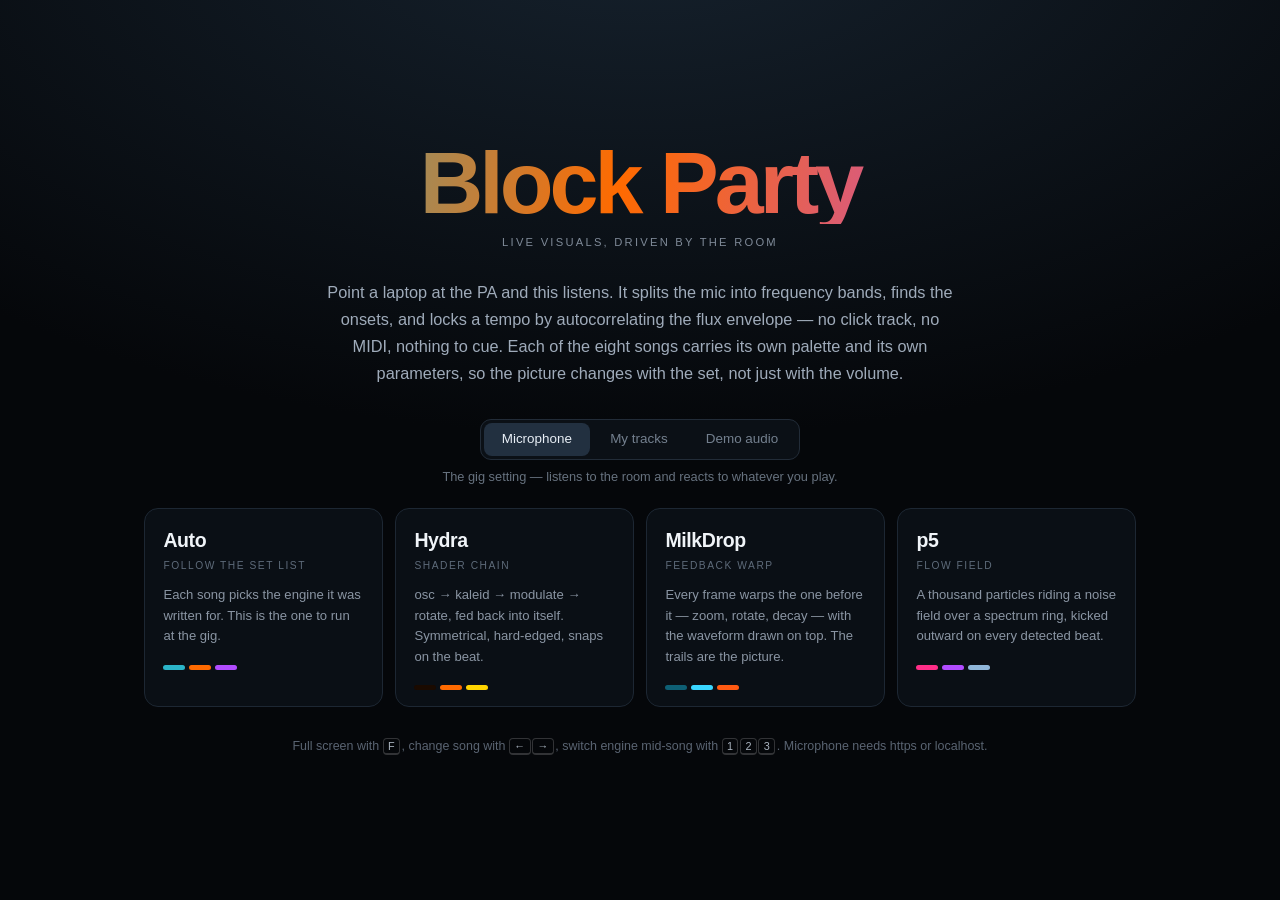
==== index.html @ 5a851586 "Add per-song audio and in-view transport controls Audio sources are now mic, the user's own local fi" ====
<!DOCTYPE html>
<html lang="en">
<head>
<meta charset="utf-8">
<meta name="viewport" content="width=device-width,initial-scale=1,viewport-fit=cover">
<title>Block Party — Gig Visuals</title>
<link rel="icon" href="data:image/svg+xml,%3Csvg%20xmlns%3D%22http%3A%2F%2Fwww.w3.org%2F2000%2Fsvg%22%20viewBox%3D%220%200%2032%2032%22%3E%3Crect%20width%3D%2232%22%20height%3D%2232%22%20rx%3D%227%22%20fill%3D%22%2305070a%22%2F%3E%3Ccircle%20cx%3D%2216%22%20cy%3D%2216%22%20r%3D%2210%22%20fill%3D%22none%22%20stroke%3D%22%232bb4c8%22%20stroke-width%3D%222.4%22%2F%3E%3Ccircle%20cx%3D%2216%22%20cy%3D%2216%22%20r%3D%225%22%20fill%3D%22none%22%20stroke%3D%22%23ff6a00%22%20stroke-width%3D%222.4%22%2F%3E%3Ccircle%20cx%3D%2216%22%20cy%3D%2216%22%20r%3D%221.8%22%20fill%3D%22%23b14cff%22%2F%3E%3C%2Fsvg%3E">
<link rel="stylesheet" href="styles.css">
</head>
<body>

<div id="stage"></div>

<div id="boot">
  <div class="boot-card">
    <h1>Block Party</h1>
    <p class="sub">Live visuals, driven by the room</p>

    <p class="lede">
      Point a laptop at the PA and this listens. It splits the mic into frequency
      bands, finds the onsets, and locks a tempo by autocorrelating the flux
      envelope &mdash; no click track, no MIDI, nothing to cue. Each of the eight
      songs carries its own palette and its own parameters, so the picture changes
      with the set, not just with the volume.
    </p>

    <div class="src-toggle" role="group" aria-label="Audio source">
      <button id="src-mic" class="seg on" aria-pressed="true">Microphone</button>
      <button id="src-track" class="seg" aria-pressed="false">My tracks</button>
      <button id="src-synth" class="seg" aria-pressed="false">Demo audio</button>
    </div>

    <p id="src-note" class="src-note">The gig setting — listens to the room and reacts to whatever you play.</p>

    <div id="track-panel" hidden>
      <label class="file-btn">
        <input id="file-input" type="file" accept="audio/*" multiple>
        <span>Choose audio files&hellip;</span>
      </label>
      <p class="file-hint">
        Your files stay on this machine &mdash; nothing is uploaded or published. They're matched
        to songs by filename. Any song without a file falls back to the demo bed.
      </p>
      <ul id="track-list"></ul>
    </div>

    <div class="engines">
      <button class="engine" data-engine="auto">
        <span class="e-name">Auto</span>
        <span class="e-tag">Follow the set list</span>
        <span class="e-desc">Each song picks the engine it was written for. This is the one to run at the gig.</span>
        <span class="e-sw"><i style="background:#2bb4c8"></i><i style="background:#ff6a00"></i><i style="background:#b14cff"></i></span>
      </button>
      <button class="engine" data-engine="hydra">
        <span class="e-name">Hydra</span>
        <span class="e-tag">Shader chain</span>
        <span class="e-desc">osc &rarr; kaleid &rarr; modulate &rarr; rotate, fed back into itself. Symmetrical, hard-edged, snaps on the beat.</span>
        <span class="e-sw"><i style="background:#1a0a00"></i><i style="background:#ff6a00"></i><i style="background:#ffd400"></i></span>
      </button>
      <button class="engine" data-engine="milkdrop">
        <span class="e-name">MilkDrop</span>
        <span class="e-tag">Feedback warp</span>
        <span class="e-desc">Every frame warps the one before it &mdash; zoom, rotate, decay &mdash; with the waveform drawn on top. The trails are the picture.</span>
        <span class="e-sw"><i style="background:#0e5f74"></i><i style="background:#39d6ff"></i><i style="background:#ff5a12"></i></span>
      </button>
      <button class="engine" data-engine="flow">
        <span class="e-name">p5</span>
        <span class="e-tag">Flow field</span>
        <span class="e-desc">A thousand particles riding a noise field over a spectrum ring, kicked outward on every detected beat.</span>
        <span class="e-sw"><i style="background:#ff2e88"></i><i style="background:#b14cff"></i><i style="background:#8fb6d9"></i></span>
      </button>
    </div>

    <p class="hint">
      Full screen with <kbd>F</kbd>, change song with <kbd>&larr;</kbd><kbd>&rarr;</kbd>, switch engine
      mid-song with <kbd>1</kbd><kbd>2</kbd><kbd>3</kbd>. Microphone needs https or localhost.
    </p>
    <p id="boot-err" class="err" hidden></p>
  </div>
</div>

<div id="hud" hidden>
  <div class="hud-left">
    <div class="transport">
      <button id="c-back" title="Back to the landing page (Esc)" aria-label="Back to the landing page">&#9099;</button>
      <button id="c-prev" title="Previous song (&larr;)" aria-label="Previous song">&#9664;&#9664;</button>
      <button id="c-play" title="Play / pause (P)" aria-label="Play or pause">&#9646;&#9646;</button>
      <button id="c-next" title="Next song (&rarr;)" aria-label="Next song">&#9654;&#9654;</button>
      <button id="c-mute" title="Mute audio (M)" aria-label="Mute audio">&#9834;</button>
    </div>
    <div class="track"><span id="h-index">1</span><span class="sep">/</span><span id="h-total">8</span></div>
    <div class="titles">
      <div id="h-title">—</div>
      <div id="h-artist">—</div>
    </div>
  </div>
  <div class="hud-right">
    <div class="meter"><div id="h-beat" class="beat"></div></div>
    <div class="bpm"><span id="h-bpm">--</span><small>BPM</small></div>
    <div class="conf"><div id="h-conf"></div></div>
    <div id="h-viz" class="viz">—</div>
    <div id="h-src" class="src">MIC</div>
  </div>
</div>

<div id="setlist" hidden>
  <h2>Set list</h2>
  <ol id="setlist-items"></ol>
  <div class="keys">
    <span><kbd>←</kbd><kbd>→</kbd> song</span>
    <span><kbd>1</kbd><kbd>2</kbd><kbd>3</kbd> engine</span>
    <span><kbd>0</kbd> auto</span>
    <span><kbd>S</kbd> set list</span>
    <span><kbd>H</kbd> hud</span>
    <span><kbd>F</kbd> full screen</span>
  </div>
</div>

<script src="js/themes.js"></script>
<script src="js/synth.js"></script>
<script src="js/tracks.js"></script>
<script src="js/audio.js"></script>
<script src="js/gl.js"></script>
<script src="js/viz-hydra.js"></script>
<script src="js/viz-milkdrop.js"></script>
<script src="js/viz-flow.js"></script>
<script src="js/app.js"></script>
</body>
</html>
---- styles.css ----
*, *::before, *::after { box-sizing: border-box; }
html, body { margin: 0; height: 100%; background: #000; overflow: hidden; }
:root { --setlist-w: min(26rem, 88vw); }
body {
  font: 400 15px/1.4 ui-sans-serif, -apple-system, "Segoe UI", Roboto, sans-serif;
  color: #f2f2f2;
  -webkit-font-smoothing: antialiased;
}

#stage { position: fixed; inset: 0; }
#stage canvas { position: absolute; inset: 0; width: 100%; height: 100%; display: none; }
#stage canvas.on { display: block; }

/* ---- boot ---- */
#boot {
  position: fixed; inset: 0; z-index: 30;
  display: grid; place-items: center;
  background: radial-gradient(120% 90% at 50% -10%, #16222e 0%, #05070a 65%);
  overflow-y: auto; padding: 2rem 1rem;
}
#boot[hidden] { display: none; }
.boot-card { width: min(62rem, 100%); margin: auto; text-align: center; }
.boot-card h1 {
  margin: 0; font-size: clamp(2.6rem, 9vw, 5.5rem); font-weight: 800;
  letter-spacing: -0.045em; line-height: 0.92;
  background: linear-gradient(100deg, #2bb4c8, #ff6a00 48%, #b14cff);
  -webkit-background-clip: text; background-clip: text; color: transparent;
}
.sub { margin: .7rem 0 0; color: #7f8a98; letter-spacing: .2em; text-transform: uppercase; font-size: .7rem; }
.lede {
  max-width: 40rem; margin: 1.8rem auto 0;
  font-size: clamp(.92rem, 1.6vw, 1.02rem); line-height: 1.65; color: #9fabba;
  text-wrap: pretty;
}

.src-toggle {
  display: inline-flex; margin: 2rem 0 1.6rem; padding: 3px; gap: 3px;
  border: 1px solid #222c38; border-radius: 11px; background: #0b1016;
}
.seg {
  border: 0; background: transparent; color: #74808f;
  padding: .45rem 1.1rem; border-radius: 8px; font-size: .84rem;
}
.seg:hover { background: #141c25; color: #a6b2c0; }
.seg.on { background: #223040; color: #e8eef5; }

.src-note { margin: -1.1rem 0 1.4rem; font-size: .8rem; color: #67727f; min-height: 1.2em; }

#track-panel { margin: 0 auto 1.6rem; max-width: 34rem; }
#track-panel[hidden] { display: none; }
.file-btn { display: inline-block; cursor: pointer; }
.file-btn input { position: absolute; width: 1px; height: 1px; opacity: 0; }
.file-btn span {
  display: inline-block; padding: .55rem 1.1rem; border-radius: 9px;
  border: 1px solid #2c3b4a; background: #0f161e; color: #cfd9e4; font-size: .86rem;
}
.file-btn:hover span { border-color: #4a5e73; background: #141d27; }
.file-btn input:focus-visible + span { outline: 2px solid #2bb4c8; outline-offset: 2px; }
.file-hint { margin: .8rem 0 0; font-size: .76rem; color: #5a6472; line-height: 1.6; }
#track-list { list-style: none; margin: 1rem 0 0; padding: 0; text-align: left; font-size: .8rem; }
#track-list li {
  display: flex; gap: .55rem; align-items: baseline;
  padding: .22rem 0; color: #7d8794; border-bottom: 1px solid rgba(255,255,255,.05);
}
#track-list li:last-child { border-bottom: 0; }
#track-list .ok { color: #2bb4c8; }
#track-list .no { color: #4e5865; }
#track-list .fn { color: #6a7585; margin-left: auto; max-width: 48%; overflow: hidden;
  text-overflow: ellipsis; white-space: nowrap; direction: rtl; }

.engines {
  display: grid; gap: .75rem; text-align: left;
  grid-template-columns: repeat(auto-fit, minmax(14rem, 1fr));
}
.engine {
  display: grid; gap: .3rem; align-content: start;
  padding: 1.1rem 1.15rem 1rem; border-radius: 14px;
  border: 1px solid #1d2733; background: #0a0f15; color: inherit; text-align: left;
  transition: border-color .16s, background .16s, transform .1s;
}
.engine:hover { border-color: #3a4a5c; background: #0f161e; transform: translateY(-2px); }
.engine:active { transform: translateY(0); }
.engine:focus-visible { outline: 2px solid #2bb4c8; outline-offset: 2px; }
.e-name { font-size: 1.22rem; font-weight: 700; letter-spacing: -0.02em; color: #f0f4f8; }
.e-tag { font-size: .64rem; letter-spacing: .15em; text-transform: uppercase; color: #5e6b7a; }
.e-desc { margin-top: .45rem; font-size: .82rem; line-height: 1.55; color: #8a95a3; text-wrap: pretty; }
.e-sw { display: flex; gap: 4px; margin-top: .85rem; }
.e-sw i { width: 22px; height: 5px; border-radius: 3px; display: block; }

button { font: inherit; cursor: pointer; }
.hint { margin: 1.8rem 0 0; font-size: .78rem; color: #5a6472; line-height: 1.7; }
.err { margin-top: .9rem; color: #ff6b6b; font-size: .85rem; }
.err[hidden] { display: none; }

/* ---- hud ---- */
#hud {
  position: fixed; inset: auto 0 0 0; z-index: 20;
  display: flex; align-items: flex-end; justify-content: space-between; gap: 1.5rem;
  padding: 1.1rem clamp(1rem, 3vw, 2.2rem) clamp(1rem, 3vw, 1.8rem);
  background: linear-gradient(to top, rgba(0,0,0,.72), rgba(0,0,0,0));
  pointer-events: none; transition: opacity .35s;
}
#hud[hidden] { display: none; }
body.setlist-open #hud { padding-right: calc(var(--setlist-w) + 1.2rem); }
#hud.dim { opacity: 0; }
.hud-left { display: flex; align-items: center; gap: .9rem; min-width: 0; }

.transport { display: flex; gap: .3rem; pointer-events: auto; flex: none; }
.transport button {
  width: 2.1rem; height: 2.1rem; display: grid; place-items: center;
  border-radius: 8px; border: 1px solid rgba(255,255,255,.14);
  background: rgba(10,14,19,.55); color: #c2ccd8; font-size: .72rem; line-height: 1;
  backdrop-filter: blur(8px); transition: background .14s, border-color .14s, color .14s;
}
.transport button:hover { background: rgba(30,42,56,.85); border-color: rgba(255,255,255,.3); color: #fff; }
.transport button:active { transform: translateY(1px); }
.transport button:focus-visible { outline: 2px solid #2bb4c8; outline-offset: 2px; }
.transport button.off { color: #6b7684; }
#c-back { border-color: rgba(255,255,255,.22); }
.track { font-variant-numeric: tabular-nums; color: #7d8794; font-size: .8rem; letter-spacing: .08em; }
.track .sep { opacity: .4; margin: 0 .15em; }
.titles { min-width: 0; }
#h-title {
  font-size: clamp(1.15rem, 3.2vw, 2rem); font-weight: 700; letter-spacing: -0.02em;
  white-space: nowrap; overflow: hidden; text-overflow: ellipsis;
  text-shadow: 0 2px 18px rgba(0,0,0,.9);
}
#h-artist { font-size: .8rem; letter-spacing: .12em; text-transform: uppercase; color: #93a0b0; }

.hud-right { display: flex; align-items: center; gap: .9rem; flex: none; }
.meter { width: 14px; height: 14px; }
.beat {
  width: 14px; height: 14px; border-radius: 50%;
  background: #fff; opacity: .15; transform: scale(.6);
  transition: transform .06s linear, opacity .06s linear;
}
.bpm { display: flex; align-items: baseline; gap: .25rem; font-variant-numeric: tabular-nums; }
#h-bpm { font-size: 1.5rem; font-weight: 700; letter-spacing: -0.02em; }
.bpm small { font-size: .62rem; letter-spacing: .14em; color: #7d8794; }
.conf { width: 44px; height: 3px; border-radius: 2px; background: rgba(255,255,255,.14); overflow: hidden; }
.conf > div { height: 100%; width: 0; background: #2bb4c8; transition: width .25s; }
.viz, .src {
  font-size: .65rem; letter-spacing: .12em; text-transform: uppercase;
  padding: .3rem .55rem; border-radius: 6px;
  border: 1px solid rgba(255,255,255,.16); color: #b9c3cf; white-space: nowrap;
}
.src { border-color: rgba(43,180,200,.5); color: #2bb4c8; }
.src.demo { border-color: rgba(255,106,0,.55); color: #ff8c33; }

/* ---- setlist ---- */
#setlist {
  position: fixed; top: 0; right: 0; bottom: 0; z-index: 25;
  width: var(--setlist-w); padding: clamp(1.2rem, 3vw, 2rem);
  background: rgba(6,9,13,.9); backdrop-filter: blur(16px);
  border-left: 1px solid rgba(255,255,255,.08);
  overflow-y: auto;
}
#setlist[hidden] { display: none; }
#setlist h2 { margin: 0 0 1rem; font-size: .7rem; letter-spacing: .18em; text-transform: uppercase; color: #7d8794; font-weight: 600; }
#setlist ol { list-style: none; margin: 0; padding: 0; }
#setlist li {
  display: grid; grid-template-columns: 1.4rem 1fr auto; gap: .7rem; align-items: center;
  padding: .55rem .6rem; border-radius: 8px; cursor: pointer;
  border-left: 2px solid transparent;
}
#setlist li:hover { background: rgba(255,255,255,.05); }
#setlist li.active { background: rgba(255,255,255,.08); border-left-color: var(--accent, #2bb4c8); }
#setlist .num { font-variant-numeric: tabular-nums; color: #5f6a78; font-size: .8rem; }
#setlist .nm { min-width: 0; display: block; }
#setlist .t { display: block; font-weight: 600; font-size: .9rem; white-space: nowrap; overflow: hidden; text-overflow: ellipsis; }
#setlist .a { display: block; font-size: .74rem; color: #7d8794; white-space: nowrap; overflow: hidden; text-overflow: ellipsis; }
#setlist .sw { display: flex; gap: 3px; flex: none; }
#setlist .sw i { width: 9px; height: 18px; border-radius: 2px; display: block; }
.keys {
  margin-top: 1.6rem; padding-top: 1rem; border-top: 1px solid rgba(255,255,255,.08);
  display: flex; flex-wrap: wrap; gap: .5rem 1rem; font-size: .72rem; color: #6c7684;
}
kbd {
  font: inherit; font-size: .68rem; padding: .1em .4em; margin-right: .15em;
  border: 1px solid rgba(255,255,255,.18); border-bottom-width: 2px; border-radius: 4px; color: #aab4c0;
}
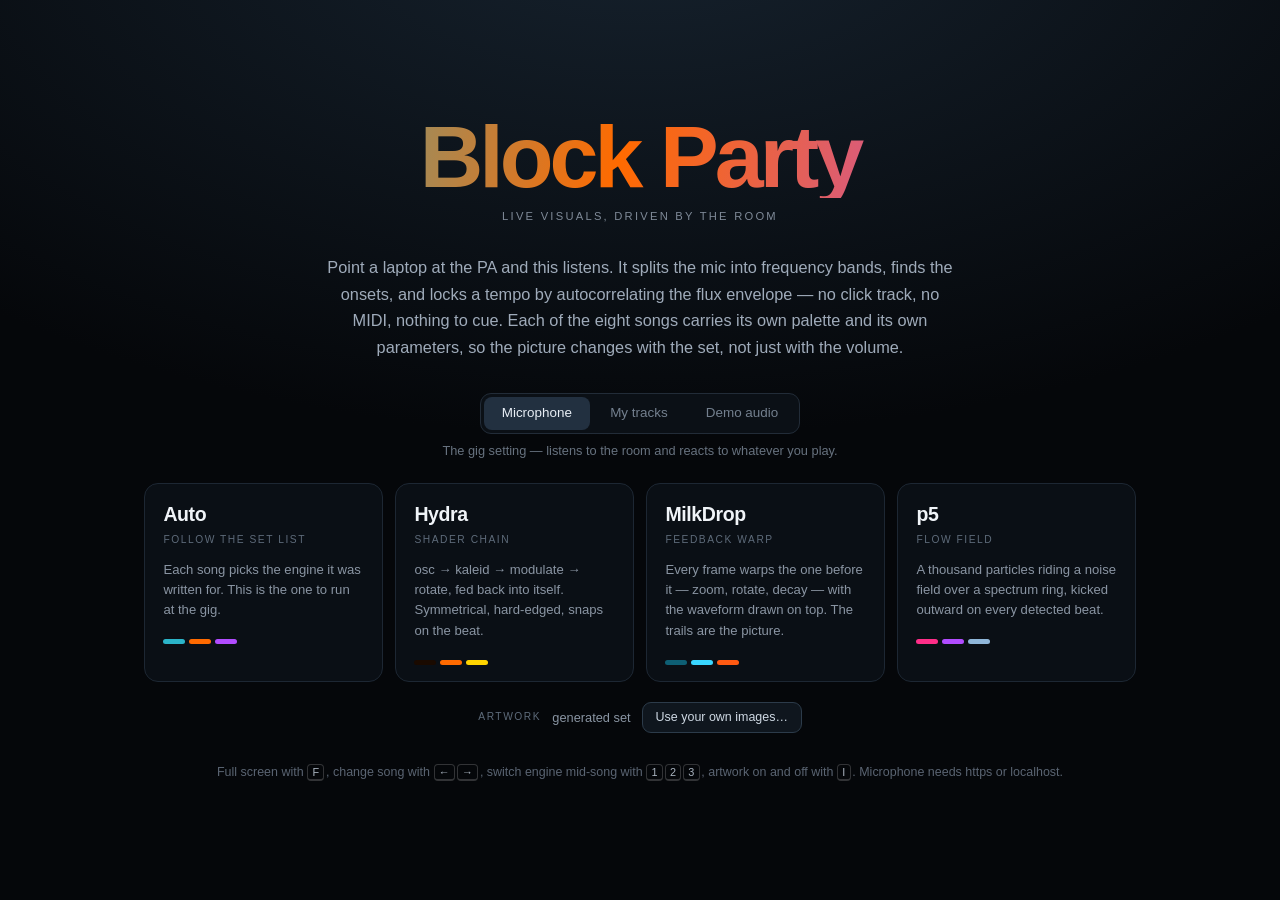
==== commit 934d9627: "Add artwork as a MilkDrop texture seed The image is injected into the feedback buffer rather than dr" ====
--- a/index.html
+++ b/index.html
@@ -71,9 +71,18 @@
       </button>
     </div>
 
+    <div class="art-row">
+      <span class="art-label">Artwork</span>
+      <span id="art-status">generated set</span>
+      <label class="file-btn sm">
+        <input id="art-input" type="file" accept="image/*" multiple>
+        <span>Use your own images&hellip;</span>
+      </label>
+    </div>
+
     <p class="hint">
       Full screen with <kbd>F</kbd>, change song with <kbd>&larr;</kbd><kbd>&rarr;</kbd>, switch engine
-      mid-song with <kbd>1</kbd><kbd>2</kbd><kbd>3</kbd>. Microphone needs https or localhost.
+      mid-song with <kbd>1</kbd><kbd>2</kbd><kbd>3</kbd>, artwork on and off with <kbd>I</kbd>. Microphone needs https or localhost.
     </p>
     <p id="boot-err" class="err" hidden></p>
   </div>
@@ -118,7 +127,9 @@
 
 <script src="js/themes.js"></script>
 <script src="js/synth.js"></script>
+<script src="js/match.js"></script>
 <script src="js/tracks.js"></script>
+<script src="js/art.js"></script>
 <script src="js/audio.js"></script>
 <script src="js/gl.js"></script>
 <script src="js/viz-hydra.js"></script>
--- a/styles.css
+++ b/styles.css
@@ -56,6 +56,13 @@
 }
 .file-btn:hover span { border-color: #4a5e73; background: #141d27; }
 .file-btn input:focus-visible + span { outline: 2px solid #2bb4c8; outline-offset: 2px; }
+.art-row {
+  display: flex; align-items: center; justify-content: center; gap: .7rem;
+  flex-wrap: wrap; margin: 1.3rem 0 0;
+}
+.art-label { font-size: .64rem; letter-spacing: .15em; text-transform: uppercase; color: #5e6b7a; }
+#art-status { font-size: .8rem; color: #8a95a3; }
+.file-btn.sm span { padding: .35rem .8rem; font-size: .78rem; }
 .file-hint { margin: .8rem 0 0; font-size: .76rem; color: #5a6472; line-height: 1.6; }
 #track-list { list-style: none; margin: 1rem 0 0; padding: 0; text-align: left; font-size: .8rem; }
 #track-list li {
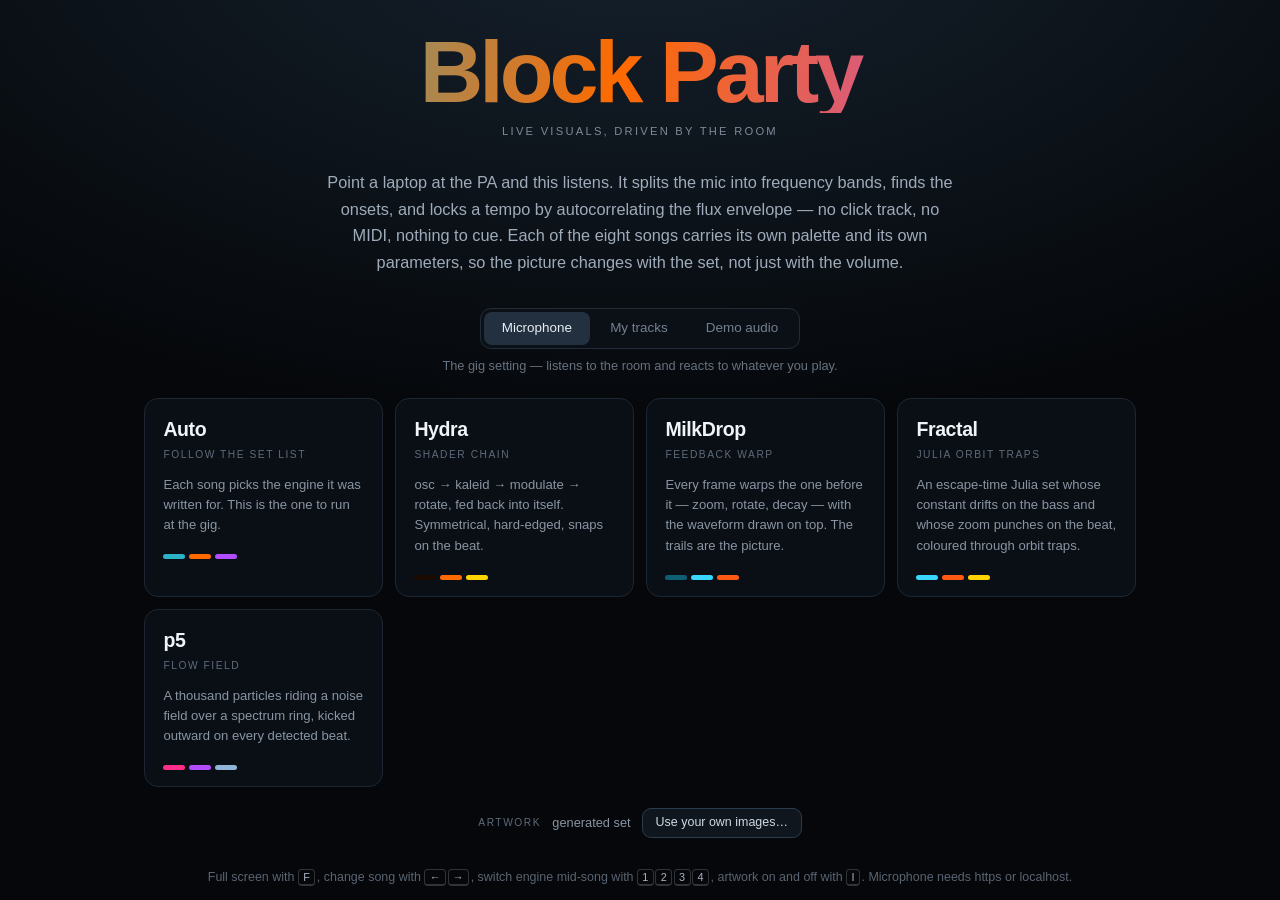
==== commit 4b936b3c: "Add a fractal engine, three images per song, and less waveform Fractal engine (key 4, fifth card on " ====
--- a/index.html
+++ b/index.html
@@ -63,6 +63,12 @@
         <span class="e-desc">Every frame warps the one before it &mdash; zoom, rotate, decay &mdash; with the waveform drawn on top. The trails are the picture.</span>
         <span class="e-sw"><i style="background:#0e5f74"></i><i style="background:#39d6ff"></i><i style="background:#ff5a12"></i></span>
       </button>
+      <button class="engine" data-engine="fractal">
+        <span class="e-name">Fractal</span>
+        <span class="e-tag">Julia orbit traps</span>
+        <span class="e-desc">An escape-time Julia set whose constant drifts on the bass and whose zoom punches on the beat, coloured through orbit traps.</span>
+        <span class="e-sw"><i style="background:#39d6ff"></i><i style="background:#ff5a12"></i><i style="background:#ffd400"></i></span>
+      </button>
       <button class="engine" data-engine="flow">
         <span class="e-name">p5</span>
         <span class="e-tag">Flow field</span>
@@ -82,7 +88,7 @@
 
     <p class="hint">
       Full screen with <kbd>F</kbd>, change song with <kbd>&larr;</kbd><kbd>&rarr;</kbd>, switch engine
-      mid-song with <kbd>1</kbd><kbd>2</kbd><kbd>3</kbd>, artwork on and off with <kbd>I</kbd>. Microphone needs https or localhost.
+      mid-song with <kbd>1</kbd><kbd>2</kbd><kbd>3</kbd><kbd>4</kbd>, artwork on and off with <kbd>I</kbd>. Microphone needs https or localhost.
     </p>
     <p id="boot-err" class="err" hidden></p>
   </div>
@@ -135,6 +141,7 @@
 <script src="js/viz-hydra.js"></script>
 <script src="js/viz-milkdrop.js"></script>
 <script src="js/viz-flow.js"></script>
+<script src="js/viz-fractal.js"></script>
 <script src="js/app.js"></script>
 </body>
 </html>
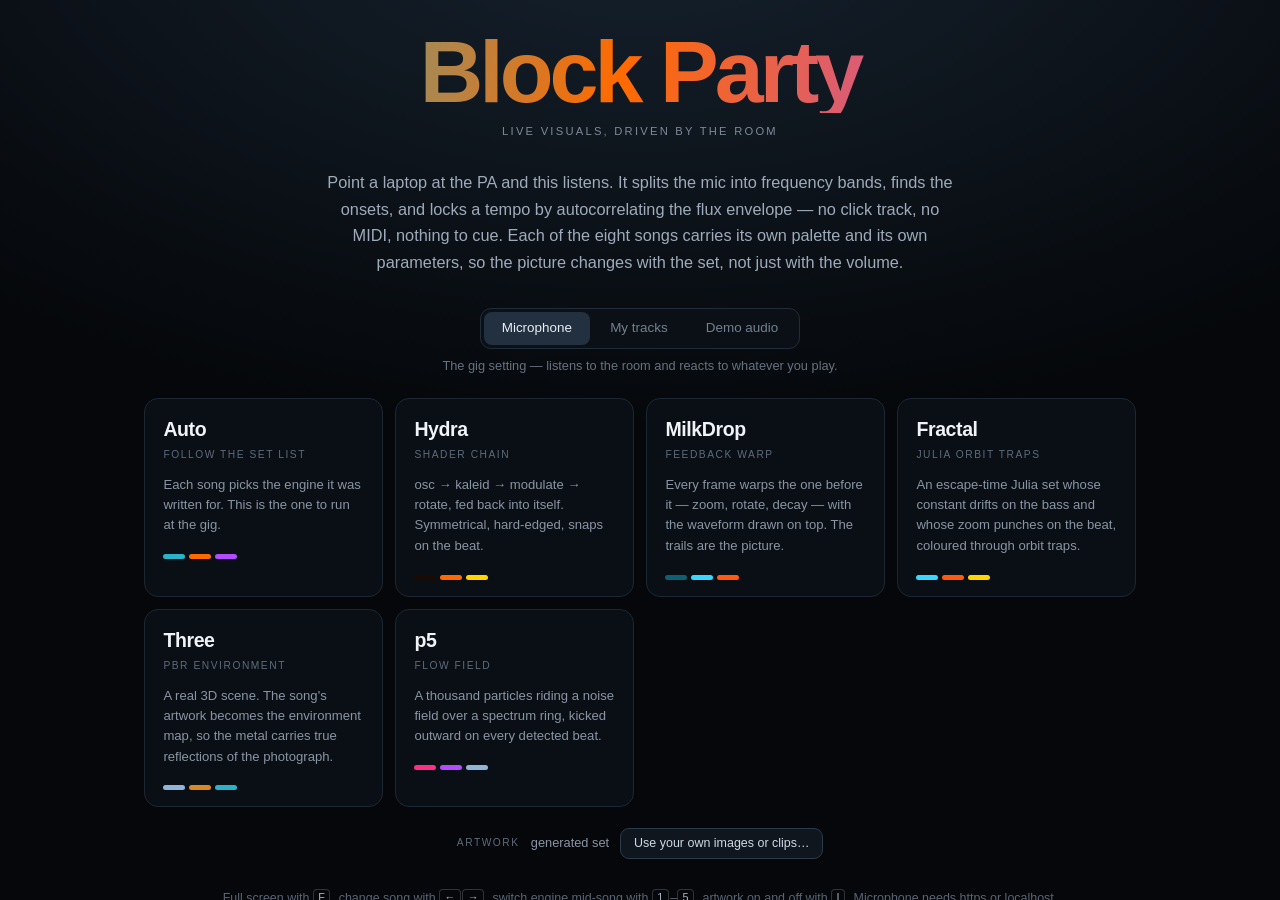
==== commit 59cd8c82: "Photoreal artwork, video textures, and a three.js 3D engine Procedural maths is abstract by construc" ====
--- a/index.html
+++ b/index.html
@@ -69,6 +69,12 @@
         <span class="e-desc">An escape-time Julia set whose constant drifts on the bass and whose zoom punches on the beat, coloured through orbit traps.</span>
         <span class="e-sw"><i style="background:#39d6ff"></i><i style="background:#ff5a12"></i><i style="background:#ffd400"></i></span>
       </button>
+      <button class="engine" data-engine="three">
+        <span class="e-name">Three</span>
+        <span class="e-tag">PBR environment</span>
+        <span class="e-desc">A real 3D scene. The song's artwork becomes the environment map, so the metal carries true reflections of the photograph.</span>
+        <span class="e-sw"><i style="background:#8fb6d9"></i><i style="background:#d98824"></i><i style="background:#2bb4c8"></i></span>
+      </button>
       <button class="engine" data-engine="flow">
         <span class="e-name">p5</span>
         <span class="e-tag">Flow field</span>
@@ -81,14 +87,14 @@
       <span class="art-label">Artwork</span>
       <span id="art-status">generated set</span>
       <label class="file-btn sm">
-        <input id="art-input" type="file" accept="image/*" multiple>
-        <span>Use your own images&hellip;</span>
+        <input id="art-input" type="file" accept="image/*,video/*" multiple>
+        <span>Use your own images or clips&hellip;</span>
       </label>
     </div>
 
     <p class="hint">
       Full screen with <kbd>F</kbd>, change song with <kbd>&larr;</kbd><kbd>&rarr;</kbd>, switch engine
-      mid-song with <kbd>1</kbd><kbd>2</kbd><kbd>3</kbd><kbd>4</kbd>, artwork on and off with <kbd>I</kbd>. Microphone needs https or localhost.
+      mid-song with <kbd>1</kbd>&ndash;<kbd>5</kbd>, artwork on and off with <kbd>I</kbd>. Microphone needs https or localhost.
     </p>
     <p id="boot-err" class="err" hidden></p>
   </div>
@@ -131,6 +137,7 @@
   </div>
 </div>
 
+<script src="vendor/three.min.js"></script>
 <script src="js/themes.js"></script>
 <script src="js/synth.js"></script>
 <script src="js/match.js"></script>
@@ -142,6 +149,7 @@
 <script src="js/viz-milkdrop.js"></script>
 <script src="js/viz-flow.js"></script>
 <script src="js/viz-fractal.js"></script>
+<script src="js/viz-three.js"></script>
 <script src="js/app.js"></script>
 </body>
 </html>
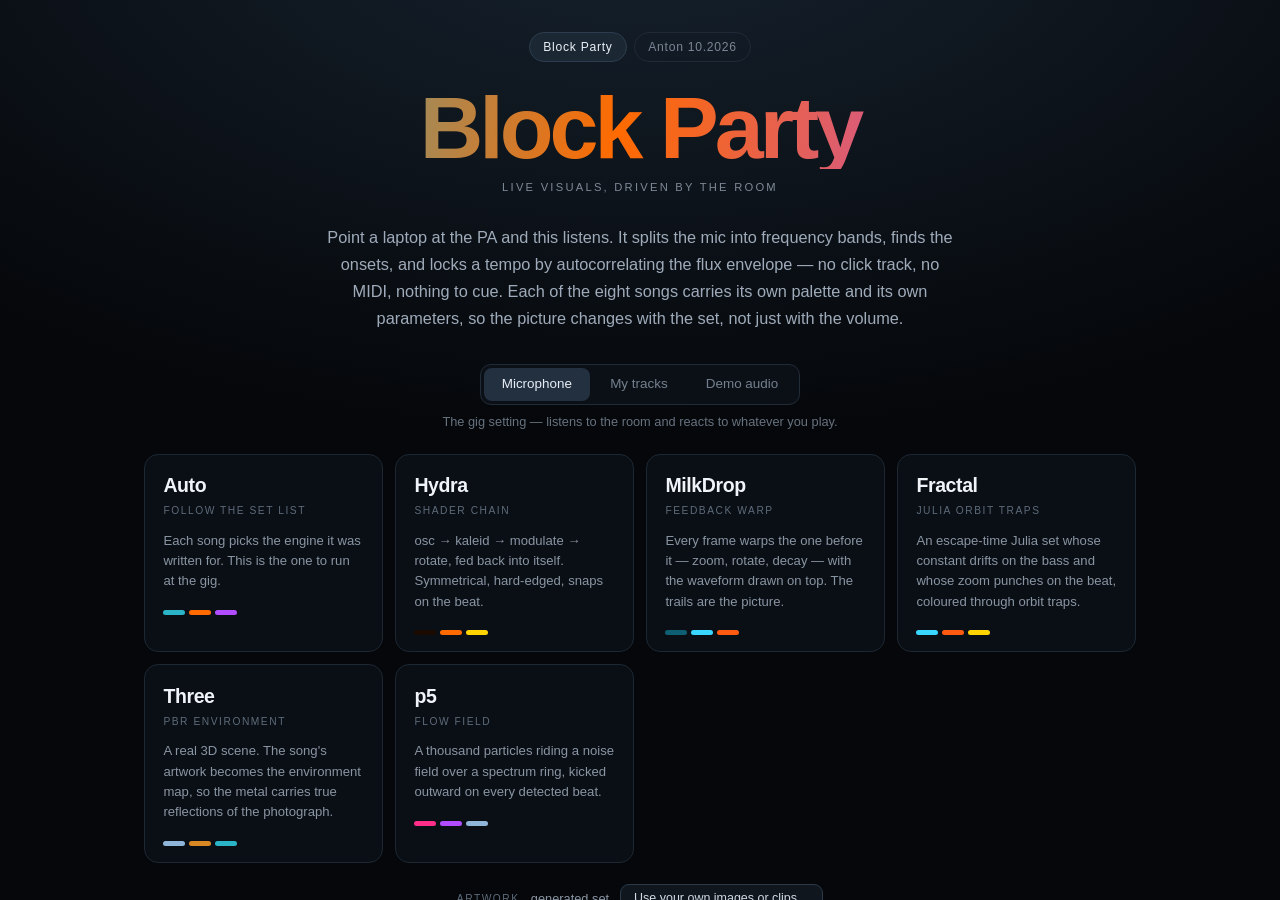
==== commit 143ea0b3: "Add a Presence control for how much the artwork asserts itself A legible photograph behind a live ba" ====
--- a/index.html
+++ b/index.html
@@ -3,7 +3,7 @@
 <head>
 <meta charset="utf-8">
 <meta name="viewport" content="width=device-width,initial-scale=1,viewport-fit=cover">
-<title>Block Party — Gig Visuals</title>
+<title>Gig Visuals</title>
 <link rel="icon" href="data:image/svg+xml,%3Csvg%20xmlns%3D%22http%3A%2F%2Fwww.w3.org%2F2000%2Fsvg%22%20viewBox%3D%220%200%2032%2032%22%3E%3Crect%20width%3D%2232%22%20height%3D%2232%22%20rx%3D%227%22%20fill%3D%22%2305070a%22%2F%3E%3Ccircle%20cx%3D%2216%22%20cy%3D%2216%22%20r%3D%2210%22%20fill%3D%22none%22%20stroke%3D%22%232bb4c8%22%20stroke-width%3D%222.4%22%2F%3E%3Ccircle%20cx%3D%2216%22%20cy%3D%2216%22%20r%3D%225%22%20fill%3D%22none%22%20stroke%3D%22%23ff6a00%22%20stroke-width%3D%222.4%22%2F%3E%3Ccircle%20cx%3D%2216%22%20cy%3D%2216%22%20r%3D%221.8%22%20fill%3D%22%23b14cff%22%2F%3E%3C%2Fsvg%3E">
 <link rel="stylesheet" href="styles.css">
 </head>
@@ -13,14 +13,15 @@
 
 <div id="boot">
   <div class="boot-card">
-    <h1>Block Party</h1>
-    <p class="sub">Live visuals, driven by the room</p>
+    <nav class="setnav"><a href="./" class="on">Block Party</a><a href="anton.html">Anton 10.2026</a></nav>
+
+    <h1 id="set-name">&nbsp;</h1>
+    <p class="sub" id="set-tagline">&nbsp;</p>
 
     <p class="lede">
       Point a laptop at the PA and this listens. It splits the mic into frequency
       bands, finds the onsets, and locks a tempo by autocorrelating the flux
-      envelope &mdash; no click track, no MIDI, nothing to cue. Each of the eight
-      songs carries its own palette and its own parameters, so the picture changes
+      envelope &mdash; no click track, no MIDI, nothing to cue. Each of the <span id="song-count">&nbsp;</span> songs carries its own palette and its own parameters, so the picture changes
       with the set, not just with the volume.
     </p>
 
@@ -94,7 +95,7 @@
 
     <p class="hint">
       Full screen with <kbd>F</kbd>, change song with <kbd>&larr;</kbd><kbd>&rarr;</kbd>, switch engine
-      mid-song with <kbd>1</kbd>&ndash;<kbd>5</kbd>, artwork on and off with <kbd>I</kbd>. Microphone needs https or localhost.
+      mid-song with <kbd>1</kbd>&ndash;<kbd>5</kbd>, artwork on and off with <kbd>I</kbd>, its presence with <kbd>V</kbd>. Microphone needs https or localhost.
     </p>
     <p id="boot-err" class="err" hidden></p>
   </div>
@@ -120,6 +121,7 @@
     <div class="bpm"><span id="h-bpm">--</span><small>BPM</small></div>
     <div class="conf"><div id="h-conf"></div></div>
     <div id="h-viz" class="viz">—</div>
+    <div id="h-presence" class="viz presence" title="Artwork presence (V)">—</div>
     <div id="h-src" class="src">MIC</div>
   </div>
 </div>
--- a/styles.css
+++ b/styles.css
@@ -20,6 +20,14 @@
 }
 #boot[hidden] { display: none; }
 .boot-card { width: min(62rem, 100%); margin: auto; text-align: center; }
+.setnav { display: flex; gap: .4rem; justify-content: center; margin: 0 0 1.6rem; }
+.setnav a {
+  font-size: .76rem; letter-spacing: .06em; text-decoration: none;
+  padding: .35rem .85rem; border-radius: 999px;
+  border: 1px solid #202a36; color: #7b8695; transition: all .15s;
+}
+.setnav a:hover { border-color: #3c4b5c; color: #b6c2d0; }
+.setnav a.on { background: #1b2733; border-color: #2d3d4e; color: #e9eff5; }
 .boot-card h1 {
   margin: 0; font-size: clamp(2.6rem, 9vw, 5.5rem); font-weight: 800;
   letter-spacing: -0.045em; line-height: 0.92;
@@ -152,6 +160,9 @@
   border: 1px solid rgba(255,255,255,.16); color: #b9c3cf; white-space: nowrap;
 }
 .src { border-color: rgba(43,180,200,.5); color: #2bb4c8; }
+.presence { border-color: rgba(255,255,255,.22); color: #93a0b0; }
+.presence.texture  { border-color: rgba(120,200,160,.5); color: #7fd3a8; }
+.presence.showcase { border-color: rgba(255,170,70,.55); color: #ffb347; }
 .src.demo { border-color: rgba(255,106,0,.55); color: #ff8c33; }
 
 /* ---- setlist ---- */
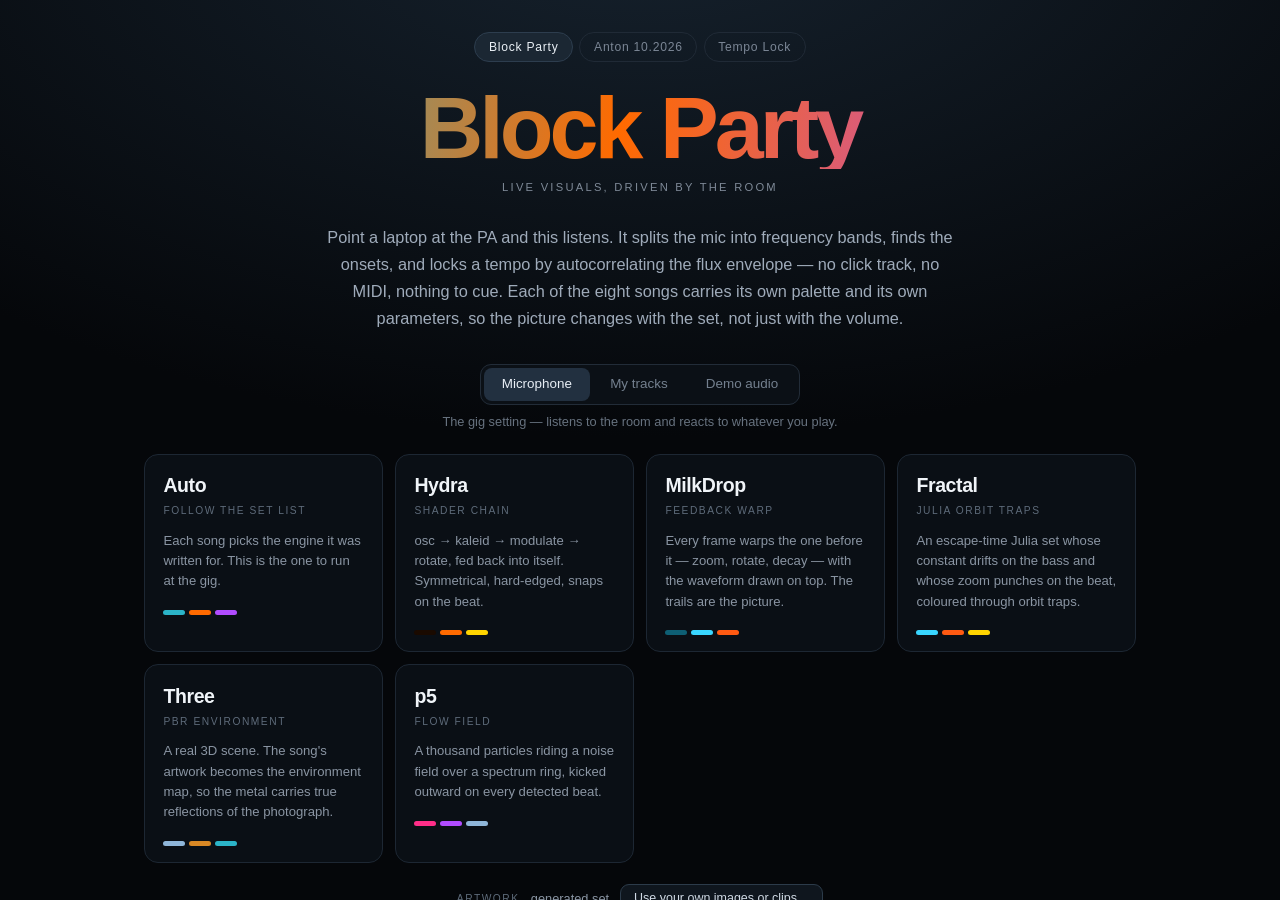
==== commit 98ca63cc: "Add a Tempo Lock demo page, and the diversified artwork for both sets tempo.html puts two panels sid" ====
--- a/index.html
+++ b/index.html
@@ -13,7 +13,7 @@
 
 <div id="boot">
   <div class="boot-card">
-    <nav class="setnav"><a href="./" class="on">Block Party</a><a href="anton.html">Anton 10.2026</a></nav>
+    <nav class="setnav"><a href="./" class="on">Block Party</a><a href="anton.html">Anton 10.2026</a><a href="tempo.html">Tempo Lock</a></nav>
 
     <h1 id="set-name">&nbsp;</h1>
     <p class="sub" id="set-tagline">&nbsp;</p>
--- a/styles.css
+++ b/styles.css
@@ -197,3 +197,36 @@
   font: inherit; font-size: .68rem; padding: .1em .4em; margin-right: .15em;
   border: 1px solid rgba(255,255,255,.18); border-bottom-width: 2px; border-radius: 4px; color: #aab4c0;
 }
+
+/* ---- tempo lock demo ---- */
+.tempo-wrap { max-width: 68rem; margin: 0 auto; padding: 2.5rem 1.2rem 4rem; text-align: center; overflow-y: auto; height: 100%; }
+.tempo-h1 { margin: 0; font-size: clamp(2.2rem, 6vw, 3.6rem); font-weight: 800; letter-spacing: -0.04em;
+  background: linear-gradient(100deg, #2bb4c8, #7fd3a8); -webkit-background-clip: text; background-clip: text; color: transparent; }
+#start-wrap { margin: 2rem 0; }
+button.primary { font: inherit; cursor: pointer; background: #2bb4c8; border: 1px solid #2bb4c8; color: #04131a;
+  font-weight: 600; padding: .7rem 1.4rem; border-radius: 10px; }
+button.primary:hover { background: #3fcbdf; }
+.clips { display: flex; gap: .45rem; justify-content: center; flex-wrap: wrap; margin-top: .5rem; }
+.clip { font: inherit; cursor: pointer; font-size: .8rem; padding: .4rem .9rem; border-radius: 999px;
+  border: 1px solid #222c38; background: #0b1016; color: #7b8695; }
+.clip:hover { border-color: #3c4b5c; color: #c0cad6; }
+.clip.on { background: #15323a; border-color: #2bb4c8; color: #d6f1f6; }
+.clip-note { font-size: .78rem; color: #66727f; margin: .7rem 0 0; }
+.breakbar { height: 4px; border-radius: 2px; background: #141b24; margin: 1.3rem 0 .2rem; position: relative; transition: background .2s; }
+.breakbar span { position: absolute; inset: -1.5rem 0 auto 0; font-size: .64rem; letter-spacing: .16em;
+  text-transform: uppercase; color: transparent; transition: color .2s; }
+.breakbar.on { background: #7fd3a8; }
+.breakbar.on span { color: #7fd3a8; }
+.panels { display: grid; grid-template-columns: 1fr 1fr; gap: 1rem; margin-top: 1.1rem; }
+@media (max-width: 40rem) { .panels { grid-template-columns: 1fr; } }
+.panels figure { margin: 0; }
+.panels figcaption { font-size: .72rem; letter-spacing: .1em; text-transform: uppercase; color: #8d99a7; padding-bottom: .5rem; }
+.panels figcaption em { font-style: normal; color: #5b6673; text-transform: none; letter-spacing: 0; }
+.panels canvas { width: 100%; aspect-ratio: 4 / 3; border-radius: 12px; border: 1px solid #1b2430; display: block; }
+.readouts { display: flex; gap: 1.6rem; justify-content: center; align-items: center; flex-wrap: wrap; margin-top: 1.3rem; }
+.ro { display: flex; flex-direction: column; align-items: center; gap: .25rem; }
+.ro span { font-size: 1.3rem; font-weight: 700; font-variant-numeric: tabular-nums; color: #e6edf4; }
+.ro small { font-size: .62rem; letter-spacing: .13em; text-transform: uppercase; color: #67727f; }
+.confbar { width: 70px; height: 5px; border-radius: 3px; background: rgba(255,255,255,.12); overflow: hidden; }
+.confbar > div { height: 100%; width: 0; background: #2bb4c8; transition: width .25s; }
+.caveat { max-width: 44rem; margin: 2rem auto 0; font-size: .78rem; line-height: 1.7; color: #5e6a77; text-wrap: pretty; }
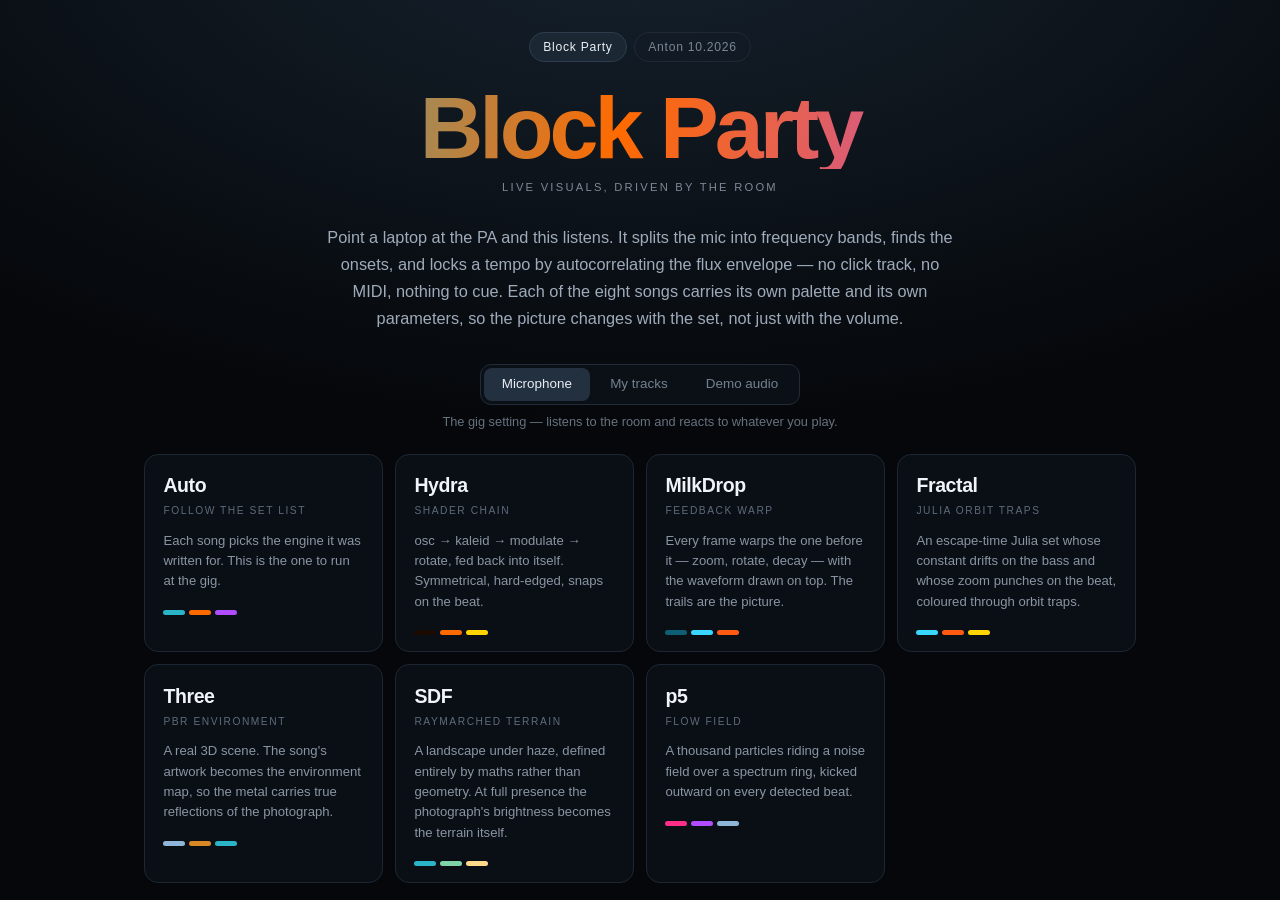
==== commit 564edd68: "Add the SDF raymarching engine; drop the tempo demo page Engine 6 (key 6): raymarched terrain under " ====
--- a/index.html
+++ b/index.html
@@ -13,7 +13,7 @@
 
 <div id="boot">
   <div class="boot-card">
-    <nav class="setnav"><a href="./" class="on">Block Party</a><a href="anton.html">Anton 10.2026</a><a href="tempo.html">Tempo Lock</a></nav>
+    <nav class="setnav"><a href="./" class="on">Block Party</a><a href="anton.html">Anton 10.2026</a></nav>
 
     <h1 id="set-name">&nbsp;</h1>
     <p class="sub" id="set-tagline">&nbsp;</p>
@@ -76,6 +76,12 @@
         <span class="e-desc">A real 3D scene. The song's artwork becomes the environment map, so the metal carries true reflections of the photograph.</span>
         <span class="e-sw"><i style="background:#8fb6d9"></i><i style="background:#d98824"></i><i style="background:#2bb4c8"></i></span>
       </button>
+      <button class="engine" data-engine="sdf">
+        <span class="e-name">SDF</span>
+        <span class="e-tag">Raymarched terrain</span>
+        <span class="e-desc">A landscape under haze, defined entirely by maths rather than geometry. At full presence the photograph's brightness becomes the terrain itself.</span>
+        <span class="e-sw"><i style="background:#2bb4c8"></i><i style="background:#7fd3a8"></i><i style="background:#ffd98a"></i></span>
+      </button>
       <button class="engine" data-engine="flow">
         <span class="e-name">p5</span>
         <span class="e-tag">Flow field</span>
@@ -95,7 +101,7 @@
 
     <p class="hint">
       Full screen with <kbd>F</kbd>, change song with <kbd>&larr;</kbd><kbd>&rarr;</kbd>, switch engine
-      mid-song with <kbd>1</kbd>&ndash;<kbd>5</kbd>, artwork on and off with <kbd>I</kbd>, its presence with <kbd>V</kbd>. Microphone needs https or localhost.
+      mid-song with <kbd>1</kbd>&ndash;<kbd>6</kbd>, artwork on and off with <kbd>I</kbd>, its presence with <kbd>V</kbd>. Microphone needs https or localhost.
     </p>
     <p id="boot-err" class="err" hidden></p>
   </div>
@@ -152,6 +158,7 @@
 <script src="js/viz-flow.js"></script>
 <script src="js/viz-fractal.js"></script>
 <script src="js/viz-three.js"></script>
+<script src="js/viz-sdf.js"></script>
 <script src="js/app.js"></script>
 </body>
 </html>
--- a/styles.css
+++ b/styles.css
@@ -197,36 +197,3 @@
   font: inherit; font-size: .68rem; padding: .1em .4em; margin-right: .15em;
   border: 1px solid rgba(255,255,255,.18); border-bottom-width: 2px; border-radius: 4px; color: #aab4c0;
 }
-
-/* ---- tempo lock demo ---- */
-.tempo-wrap { max-width: 68rem; margin: 0 auto; padding: 2.5rem 1.2rem 4rem; text-align: center; overflow-y: auto; height: 100%; }
-.tempo-h1 { margin: 0; font-size: clamp(2.2rem, 6vw, 3.6rem); font-weight: 800; letter-spacing: -0.04em;
-  background: linear-gradient(100deg, #2bb4c8, #7fd3a8); -webkit-background-clip: text; background-clip: text; color: transparent; }
-#start-wrap { margin: 2rem 0; }
-button.primary { font: inherit; cursor: pointer; background: #2bb4c8; border: 1px solid #2bb4c8; color: #04131a;
-  font-weight: 600; padding: .7rem 1.4rem; border-radius: 10px; }
-button.primary:hover { background: #3fcbdf; }
-.clips { display: flex; gap: .45rem; justify-content: center; flex-wrap: wrap; margin-top: .5rem; }
-.clip { font: inherit; cursor: pointer; font-size: .8rem; padding: .4rem .9rem; border-radius: 999px;
-  border: 1px solid #222c38; background: #0b1016; color: #7b8695; }
-.clip:hover { border-color: #3c4b5c; color: #c0cad6; }
-.clip.on { background: #15323a; border-color: #2bb4c8; color: #d6f1f6; }
-.clip-note { font-size: .78rem; color: #66727f; margin: .7rem 0 0; }
-.breakbar { height: 4px; border-radius: 2px; background: #141b24; margin: 1.3rem 0 .2rem; position: relative; transition: background .2s; }
-.breakbar span { position: absolute; inset: -1.5rem 0 auto 0; font-size: .64rem; letter-spacing: .16em;
-  text-transform: uppercase; color: transparent; transition: color .2s; }
-.breakbar.on { background: #7fd3a8; }
-.breakbar.on span { color: #7fd3a8; }
-.panels { display: grid; grid-template-columns: 1fr 1fr; gap: 1rem; margin-top: 1.1rem; }
-@media (max-width: 40rem) { .panels { grid-template-columns: 1fr; } }
-.panels figure { margin: 0; }
-.panels figcaption { font-size: .72rem; letter-spacing: .1em; text-transform: uppercase; color: #8d99a7; padding-bottom: .5rem; }
-.panels figcaption em { font-style: normal; color: #5b6673; text-transform: none; letter-spacing: 0; }
-.panels canvas { width: 100%; aspect-ratio: 4 / 3; border-radius: 12px; border: 1px solid #1b2430; display: block; }
-.readouts { display: flex; gap: 1.6rem; justify-content: center; align-items: center; flex-wrap: wrap; margin-top: 1.3rem; }
-.ro { display: flex; flex-direction: column; align-items: center; gap: .25rem; }
-.ro span { font-size: 1.3rem; font-weight: 700; font-variant-numeric: tabular-nums; color: #e6edf4; }
-.ro small { font-size: .62rem; letter-spacing: .13em; text-transform: uppercase; color: #67727f; }
-.confbar { width: 70px; height: 5px; border-radius: 3px; background: rgba(255,255,255,.12); overflow: hidden; }
-.confbar > div { height: 100%; width: 0; background: #2bb4c8; transition: width .25s; }
-.caveat { max-width: 44rem; margin: 2rem auto 0; font-size: .78rem; line-height: 1.7; color: #5e6a77; text-wrap: pretty; }
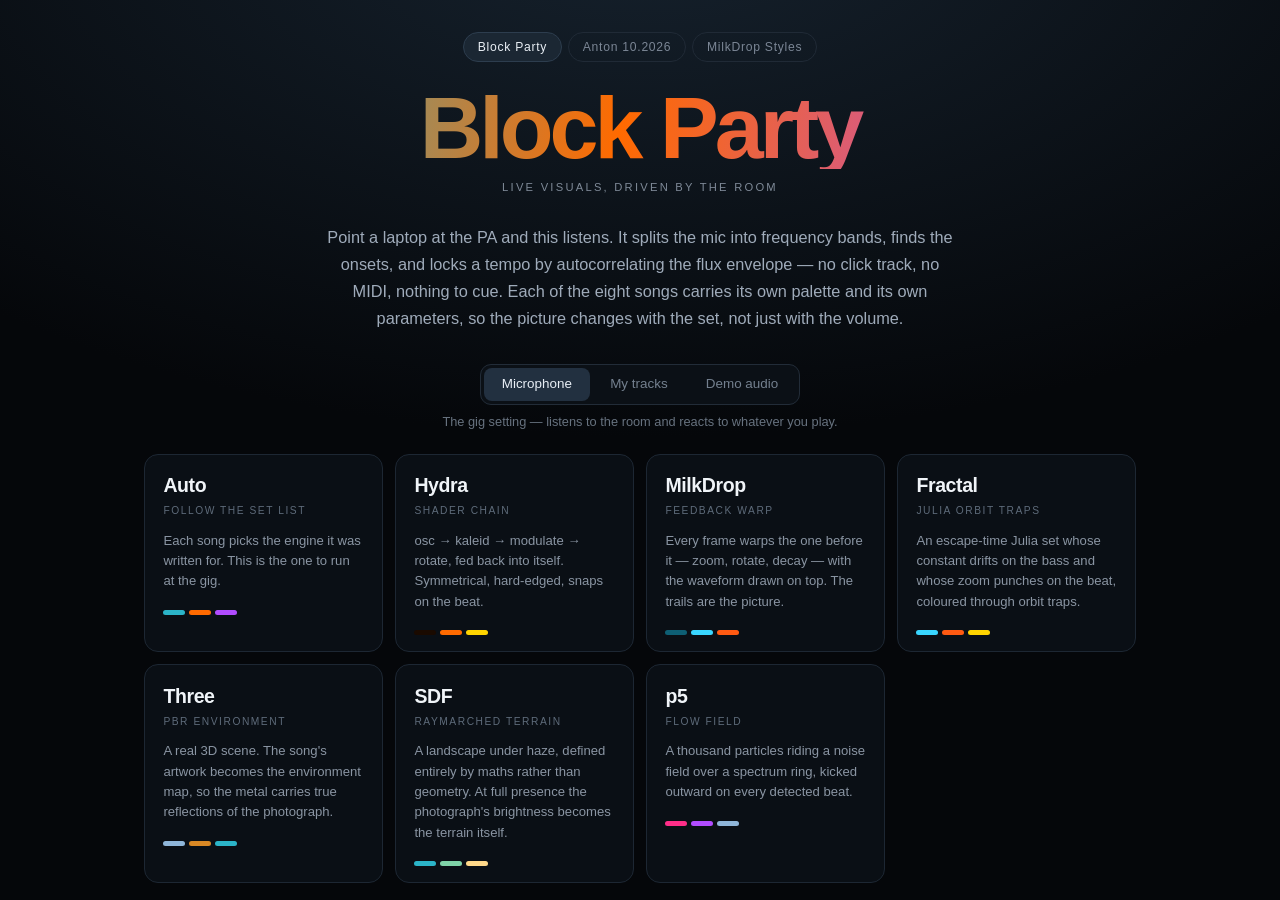
==== commit 3b241fcf: "Extend MilkDrop with real style controls, add a style gallery page MilkDrop had five parameters (zoo" ====
--- a/index.html
+++ b/index.html
@@ -13,7 +13,7 @@
 
 <div id="boot">
   <div class="boot-card">
-    <nav class="setnav"><a href="./" class="on">Block Party</a><a href="anton.html">Anton 10.2026</a></nav>
+    <nav class="setnav"><a href="./" class="on">Block Party</a><a href="anton.html">Anton 10.2026</a><a href="styles.html">MilkDrop Styles</a></nav>
 
     <h1 id="set-name">&nbsp;</h1>
     <p class="sub" id="set-tagline">&nbsp;</p>
--- a/styles.css
+++ b/styles.css
@@ -197,3 +197,34 @@
   font: inherit; font-size: .68rem; padding: .1em .4em; margin-right: .15em;
   border: 1px solid rgba(255,255,255,.18); border-bottom-width: 2px; border-radius: 4px; color: #aab4c0;
 }
+
+/* ---- milkdrop style gallery ---- */
+.styles-wrap { max-width: 82rem; margin: 0 auto; padding: 2.2rem 1.2rem 3rem; text-align: center; overflow-y: auto; height: 100%; }
+body.expanded .styles-wrap { max-width: none; padding: 0; }
+body.expanded .styles-wrap > :not(#panel) { display: none; }
+body.expanded .styles-bar { position: fixed; inset: auto auto 1rem 50%; transform: translateX(-50%); z-index: 5; }
+.styles-h1 { margin: 0; font-size: clamp(2rem, 5.5vw, 3.2rem); font-weight: 800; letter-spacing: -0.04em;
+  background: linear-gradient(100deg, #2bb4c8, #ffd98a); -webkit-background-clip: text; background-clip: text; color: transparent; }
+.lede.dim { color: #7d8794; font-size: .86rem; }
+.lede.dim b { color: #cbd5e1; }
+#start-wrap { margin: 1.8rem 0; }
+.styles-bar { display: flex; gap: .7rem; align-items: center; justify-content: center; flex-wrap: wrap;
+  margin: 1.2rem 0; padding: .5rem .8rem; border-radius: 999px; background: rgba(10,14,20,.75);
+  border: 1px solid #1b2430; backdrop-filter: blur(10px); }
+.dimlabel { font-size: .76rem; color: #7d8794; font-variant-numeric: tabular-nums; }
+.dimlabel b { color: #e6edf4; font-size: 1rem; }
+.grid { display: grid; grid-template-columns: repeat(4, 1fr); gap: .7rem; }
+@media (max-width: 62rem) { .grid { grid-template-columns: repeat(2, 1fr); } }
+.tile { margin: 0; cursor: pointer; position: relative; border-radius: 10px; overflow: hidden;
+  border: 1px solid #1b2430; transition: border-color .15s, transform .12s; }
+.tile:hover { border-color: #3c4b5c; transform: translateY(-2px); }
+.tile canvas { width: 100%; aspect-ratio: 16 / 10; display: block; background: #05070a; }
+.tile figcaption { position: absolute; inset: auto 0 0 0; padding: .5rem .6rem;
+  background: linear-gradient(to top, rgba(0,0,0,.82), rgba(0,0,0,0)); text-align: left; pointer-events: none; }
+.tile figcaption b { display: block; font-size: .82rem; color: #eef3f8; }
+.tile figcaption span { font-size: .66rem; color: #93a0b0; }
+.tile.failed canvas { background: #1a0d0d; }
+.tile.big { grid-column: 1 / -1; }
+.tile.big canvas { aspect-ratio: auto; height: 100vh; }
+body.expanded .grid { grid-template-columns: 1fr; gap: 0; }
+body.expanded .tile { border: 0; border-radius: 0; }
